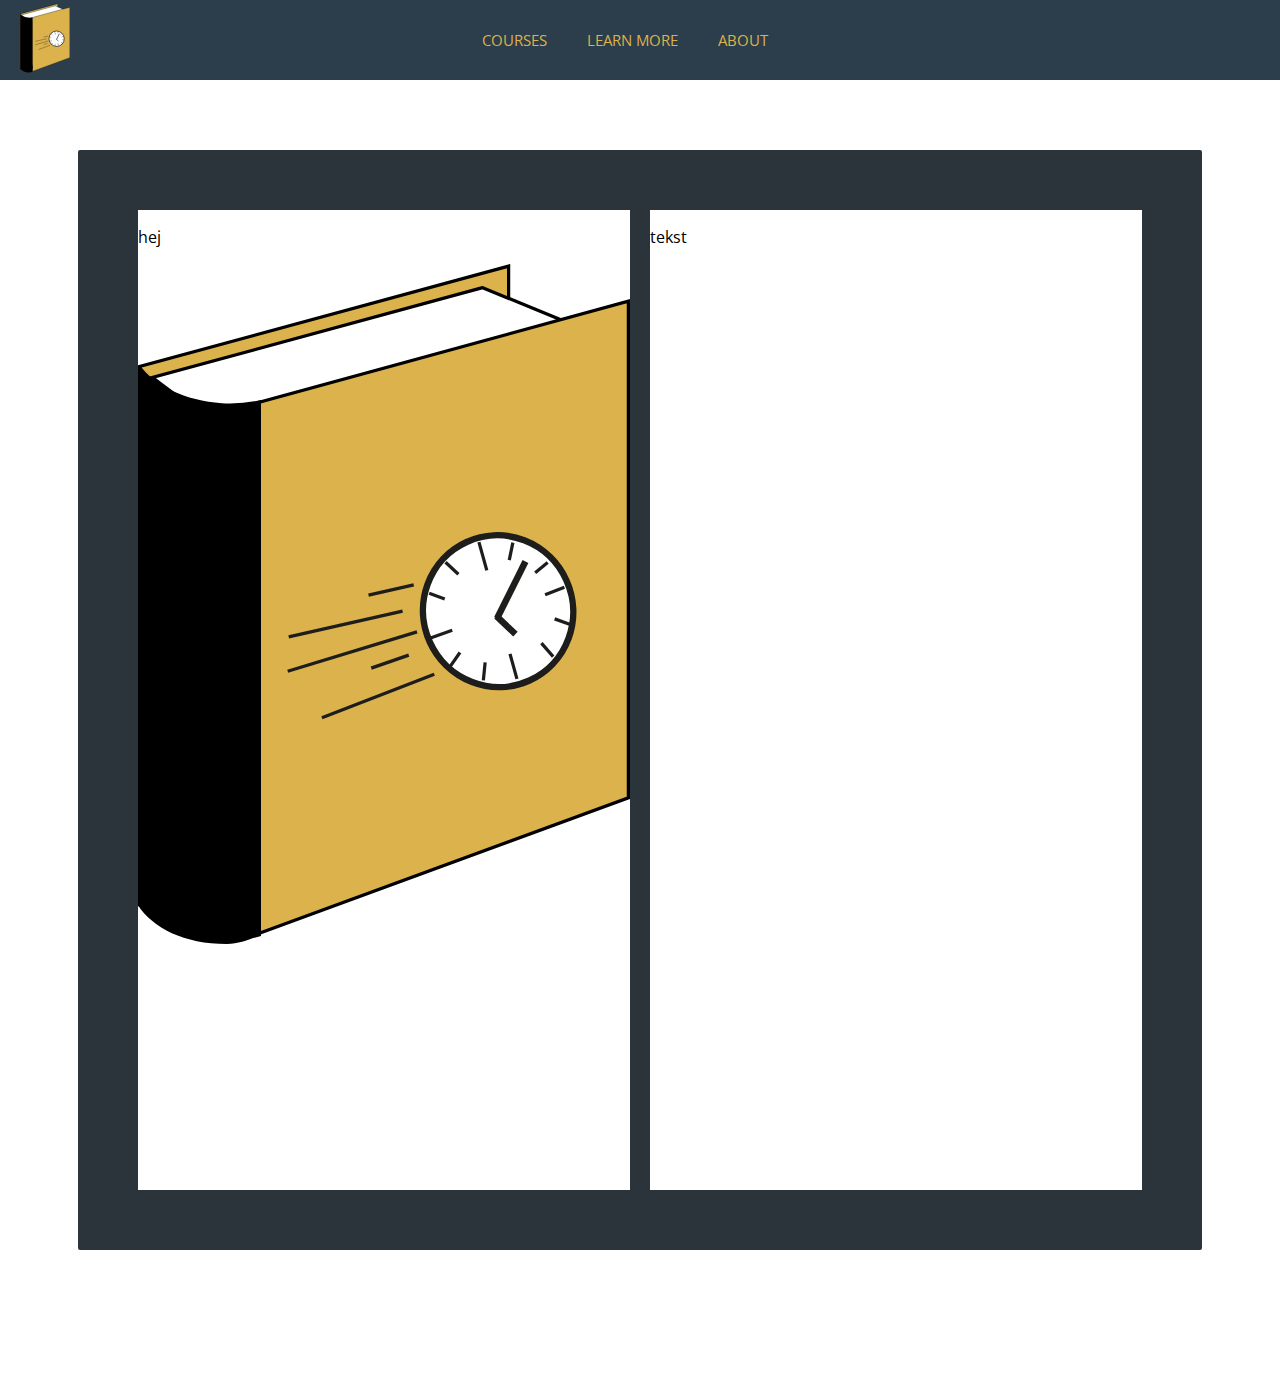
==== about.html @ beaafac2 "Oprettelse af about" ====
<!DOCTYPE html>
<html lang="en">
  <head>
    <meta charset="UTF-8" />
    <meta name="viewport" content="width=device-width, initial-scale=1.0" />
    <meta http-equiv="X-UA-Compatible" content="ie=edge" />
    <title>History Made Simple</title>
    <link rel="stylesheet" href="css/style.css" />
    <link rel="stylesheet" href="css/about.css" />
    <!--font awesome link ref: <link href="https://stackpath.bootstrapcdn.com/font-awesome/4.7.0/css/font-awesome.min.css" rel="stylesheet"
        integrity="sha384-wvfXpqpZZVQGK6TAh5PVlGOfQNHSoD2xbE+QkPxCAFlNEevoEH3Sl0sibVcOQVnN" crossorigin="anonymous">-->
    <!--fav icon link-->
    <link rel="shortcut icon" href="img/iconname.ico" />
  </head>
  <body>
    <header id="navbar">
      <div class="nav-left">
        <a href="index.html">
          <img src="img/LOGO.svg" />
        </a>
      </div>

      <div class="nav-center">
        <ul>
          <li><a href="nature.html">Courses</a></li>
          <li><a href="wildlife.html">Learn More</a></li>
          <li><a href="about.html">About</a></li>
        </ul>
      </div>

      <div class="nav-right"></div>
    </header>

    <main>
        <div id="logoimg">
            <p>hej</p>
            <img src="img/LOGO.svg" />
        </div>

        <div id="text">
            <p>tekst</p>
        </div>

    </main>
  </body>
</html>
---- css/style.css ----
@import url("https://fonts.googleapis.com/css?family=Open+Sans&display=swap");
body {
  margin: 0;
  background-color: white;
}

a {
  text-decoration: none;
  color: #dbb24b;
  font-family: 'Open Sans', sans-serif;
}

header {
  background-color: #2c3d4baa;
  height: 80px;
  width: 100%;
  display: -webkit-box;
  display: -ms-flexbox;
  display: flex;
  position: fixed;
  top: 0;
  -webkit-box-pack: justify;
      -ms-flex-pack: justify;
          justify-content: space-between;
  -webkit-box-align: center;
      -ms-flex-align: center;
          align-items: center;
  z-index: 2;
  -webkit-transition-duration: 0.2s;
          transition-duration: 0.2s;
}

header a:hover {
  color: #ebc76c;
  -webkit-transition-duration: 0.1s;
          transition-duration: 0.1s;
}

header:hover {
  background-color: #2c3d4b;
  -webkit-transition-duration: 0.2s;
          transition-duration: 0.2s;
}

.nav-left {
  margin-left: 20px;
  width: 20%;
}

.nav-left img {
  height: 80px;
  width: 50px;
}

.nav-center {
  display: -webkit-box;
  display: -ms-flexbox;
  display: flex;
  -webkit-box-pack: center;
      -ms-flex-pack: center;
          justify-content: center;
  width: 60%;
}

.nav-center ul {
  display: -webkit-box;
  display: -ms-flexbox;
  display: flex;
  list-style: none;
  padding: 0;
  margin: 0px 50px 0px 0px;
  text-transform: uppercase;
}

.nav-center a {
  padding: 0 20px;
  font-size: 15px;
  white-space: nowrap;
}

.nav-right {
  width: 20%;
}

@media (max-width: 850px) {
  header {
    background-color: #2c3d4b;
    position: fixed;
  }
}

@media (max-width: 651px) {
  .nav-center a {
    padding: 0 15px;
    font-size: 15px;
  }
}

@media (max-width: 602px) {
  .nav-center {
    width: 100%;
  }
  .nav-center a {
    padding: 0 9px;
    font-size: 15px;
  }
  .nav-right {
    width: 0;
  }
}
/*# sourceMappingURL=style.css.map */
---- css/about.css ----
body {
  margin: 0;
  background-color: white;
  height: 100%;
  font-family: 'Open Sans', sans-serif;
  -webkit-box-sizing: border-box;
          box-sizing: border-box;
}

main {
  width: 80%;
  max-width: 1080px;
  height: 1000px;
  margin: 150px auto;
  padding: 50px;
  background: #2b343a;
  border-radius: 2px;
  display: -webkit-box;
  display: -ms-flexbox;
  display: flex;
  -webkit-box-orient: horizontal;
  -webkit-box-direction: normal;
      -ms-flex-direction: row;
          flex-direction: row;
}

#logoimg {
  width: 50%;
  background: white;
  margin: 10px;
}

#text {
  width: 50%;
  background: white;
  margin: 10px;
}
/*# sourceMappingURL=about.css.map */
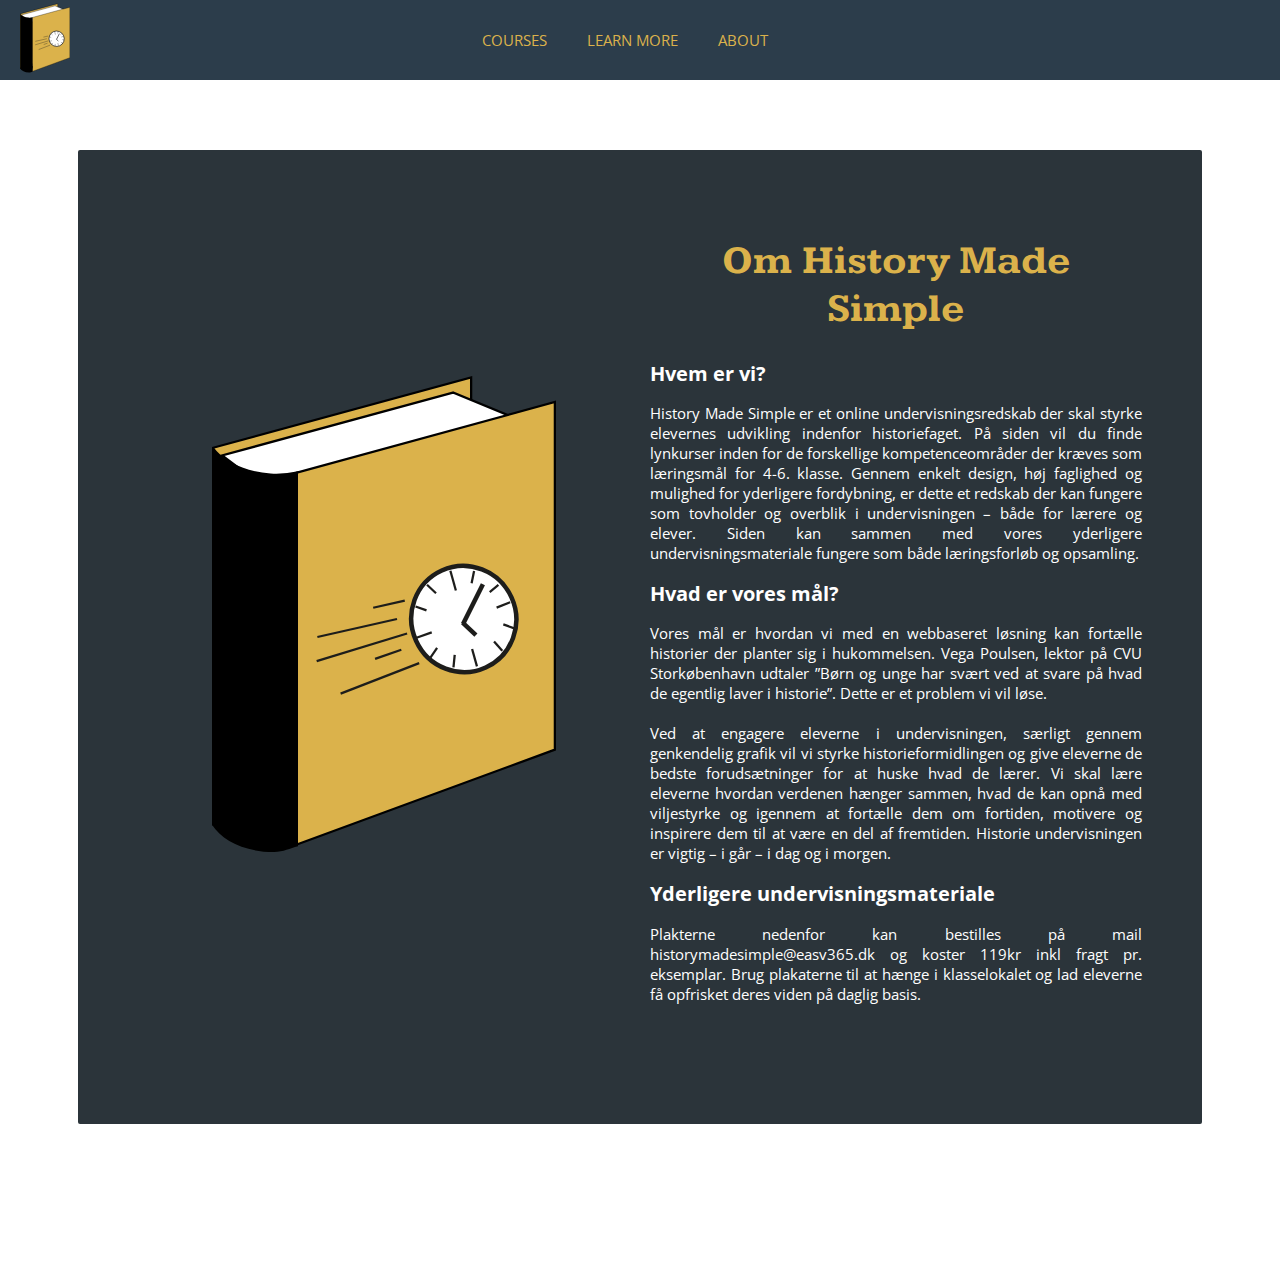
==== commit 01c41ec1: "yes" ====
--- a/about.html
+++ b/about.html
@@ -7,9 +7,12 @@
     <title>History Made Simple</title>
     <link rel="stylesheet" href="css/style.css" />
     <link rel="stylesheet" href="css/about.css" />
-    <!--font awesome link ref: <link href="https://stackpath.bootstrapcdn.com/font-awesome/4.7.0/css/font-awesome.min.css" rel="stylesheet"
-        integrity="sha384-wvfXpqpZZVQGK6TAh5PVlGOfQNHSoD2xbE+QkPxCAFlNEevoEH3Sl0sibVcOQVnN" crossorigin="anonymous">-->
     <!--fav icon link-->
+    <link rel="shortcut icon" href="img/favicon.ico" />
+    <link
+      href="https://fonts.googleapis.com/css?family=Kameron&display=swap"
+      rel="stylesheet"
+    />
     <link rel="shortcut icon" href="img/iconname.ico" />
   </head>
   <body>
@@ -22,8 +25,8 @@
 
       <div class="nav-center">
         <ul>
-          <li><a href="nature.html">Courses</a></li>
-          <li><a href="wildlife.html">Learn More</a></li>
+          <li><a href="index.html">Courses</a></li>
+          <li><a href="learnmore.html">Learn More</a></li>
           <li><a href="about.html">About</a></li>
         </ul>
       </div>
@@ -32,15 +35,56 @@
     </header>
 
     <main>
+      <div id="top">
         <div id="logoimg">
-            <p>hej</p>
-            <img src="img/LOGO.svg" />
+          <img src="img/LOGO.svg" />
         </div>
 
         <div id="text">
-            <p>tekst</p>
+          <h1>Om History Made Simple</h1>
+          <h2>Hvem er vi?</h2>
+          <p>
+            History Made Simple er et online undervisningsredskab der skal
+            styrke elevernes udvikling indenfor historiefaget. På siden vil du
+            finde lynkurser inden for de forskellige kompetenceområder der
+            kræves som læringsmål for 4-6. klasse. Gennem enkelt design, høj
+            faglighed og mulighed for yderligere fordybning, er dette et redskab
+            der kan fungere som tovholder og overblik i undervisningen – både
+            for lærere og elever. Siden kan sammen med vores yderligere
+            undervisningsmateriale fungere som både læringsforløb og opsamling.
+          </p>
+          <h2>Hvad er vores mål?</h2>
+          <p>
+            Vores mål er hvordan vi med en webbaseret løsning kan fortælle
+            historier der planter sig i hukommelsen. Vega Poulsen, lektor på CVU
+            Storkøbenhavn udtaler ”Børn og unge har svært ved at svare på hvad
+            de egentlig laver i historie”. Dette er et problem vi vil løse.
+            <br />
+            <br />
+            Ved at engagere eleverne i undervisningen, særligt gennem
+            genkendelig grafik vil vi styrke historieformidlingen og give
+            eleverne de bedste forudsætninger for at huske hvad de lærer. Vi
+            skal lære eleverne hvordan verdenen hænger sammen, hvad de kan opnå
+            med viljestyrke og igennem at fortælle dem om fortiden, motivere og
+            inspirere dem til at være en del af fremtiden. Historie
+            undervisningen er vigtig – i går – i dag og i morgen.
+          </p>
+          <h2>Yderligere undervisningsmateriale</h2>
+          <p>
+            Plakterne nedenfor kan bestilles på mail
+            historymadesimple@easv365.dk og koster 119kr inkl fragt pr.
+            eksemplar. Brug plakaterne til at hænge i klasselokalet og lad
+            eleverne få opfrisket deres viden på daglig basis.
+          </p>
         </div>
+      </div>
 
+      <div id="bottom">
+        <img src="https://via.placeholder.com/200x250" alt="" />
+        <img src="https://via.placeholder.com/200x250" alt="" />
+        <img src="https://via.placeholder.com/200x250" alt="" />
+        <img src="https://via.placeholder.com/200x250" alt="" />
+      </div>
     </main>
   </body>
 </html>
--- a/css/about.css
+++ b/css/about.css
@@ -1,3 +1,25 @@
+h1 {
+  font-family: 'Kameron', serif;
+  font-weight: bold;
+  font-size: 40px;
+  text-align: center;
+  color: #dbb24b;
+}
+
+h2 {
+  font-family: 'Open sans', sans-serif;
+  font-weight: bold;
+  font-size: 20px;
+  color: white;
+}
+
+p {
+  font-family: 'Open sans', sans-serif;
+  font-size: 15px;
+  text-align: justify;
+  color: white;
+}
+
 body {
   margin: 0;
   background-color: white;
@@ -10,11 +32,22 @@
 main {
   width: 80%;
   max-width: 1080px;
-  height: 1000px;
+  height: -webkit-fit-content;
+  height: -moz-fit-content;
+  height: fit-content;
   margin: 150px auto;
   padding: 50px;
   background: #2b343a;
   border-radius: 2px;
+  display: -webkit-box;
+  display: -ms-flexbox;
+  display: flex;
+  -ms-flex-wrap: wrap;
+      flex-wrap: wrap;
+}
+
+#top {
+  width: 100%;
   display: -webkit-box;
   display: -ms-flexbox;
   display: flex;
@@ -26,13 +59,39 @@
 
 #logoimg {
   width: 50%;
-  background: white;
+  background: rgba(255, 255, 255, 0);
   margin: 10px;
+  text-align: center;
+  display: -webkit-box;
+  display: -ms-flexbox;
+  display: flex;
+  -webkit-box-orient: vertical;
+  -webkit-box-direction: normal;
+      -ms-flex-direction: column;
+          flex-direction: column;
+  -webkit-box-pack: center;
+      -ms-flex-pack: center;
+          justify-content: center;
+}
+
+#logoimg img {
+  width: 70%;
+  margin: 0 auto;
 }
 
 #text {
   width: 50%;
-  background: white;
   margin: 10px;
 }
+
+#bottom {
+  width: 100%;
+  display: -webkit-box;
+  display: -ms-flexbox;
+  display: flex;
+  -webkit-box-pack: space-evenly;
+      -ms-flex-pack: space-evenly;
+          justify-content: space-evenly;
+  margin: 40px 0 5px 0;
+}
 /*# sourceMappingURL=about.css.map */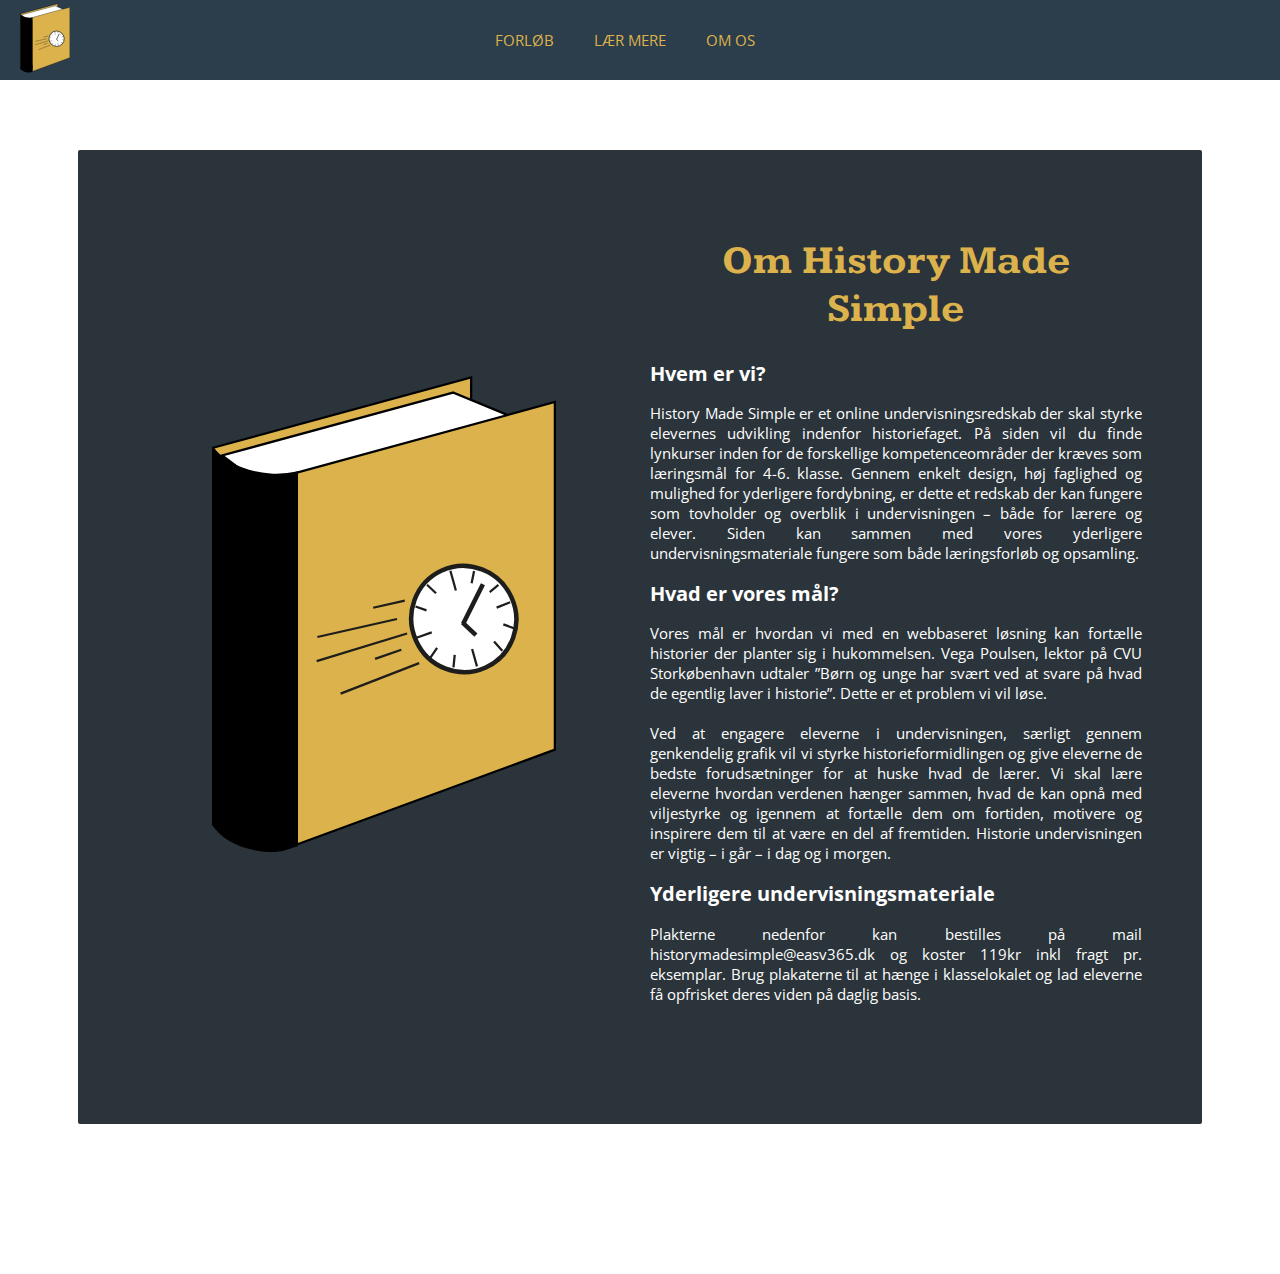
==== commit 4ffa0efd: "courses side mm" ====
--- a/about.html
+++ b/about.html
@@ -13,7 +13,7 @@
       href="https://fonts.googleapis.com/css?family=Kameron&display=swap"
       rel="stylesheet"
     />
-    <link rel="shortcut icon" href="img/iconname.ico" />
+    <script src="js/app.js"></script>
   </head>
   <body>
     <header id="navbar">
@@ -25,9 +25,9 @@
 
       <div class="nav-center">
         <ul>
-          <li><a href="index.html">Courses</a></li>
-          <li><a href="learnmore.html">Learn More</a></li>
-          <li><a href="about.html">About</a></li>
+          <li><a href="courses.html">Forløb</a></li>
+          <li><a href="learnmore.html">Lær Mere</a></li>
+          <li><a href="#">Om Os</a></li>
         </ul>
       </div>
 
--- a/css/style.css
+++ b/css/style.css
@@ -1,4 +1,8 @@
 @import url("https://fonts.googleapis.com/css?family=Open+Sans&display=swap");
+html {
+  scroll-behavior: smooth;
+}
+
 body {
   margin: 0;
   background-color: white;
@@ -25,7 +29,7 @@
   -webkit-box-align: center;
       -ms-flex-align: center;
           align-items: center;
-  z-index: 2;
+  z-index: 5;
   -webkit-transition-duration: 0.2s;
           transition-duration: 0.2s;
 }
--- a/css/about.css
+++ b/css/about.css
@@ -21,8 +21,6 @@
 }
 
 body {
-  margin: 0;
-  background-color: white;
   height: 100%;
   font-family: 'Open Sans', sans-serif;
   -webkit-box-sizing: border-box;
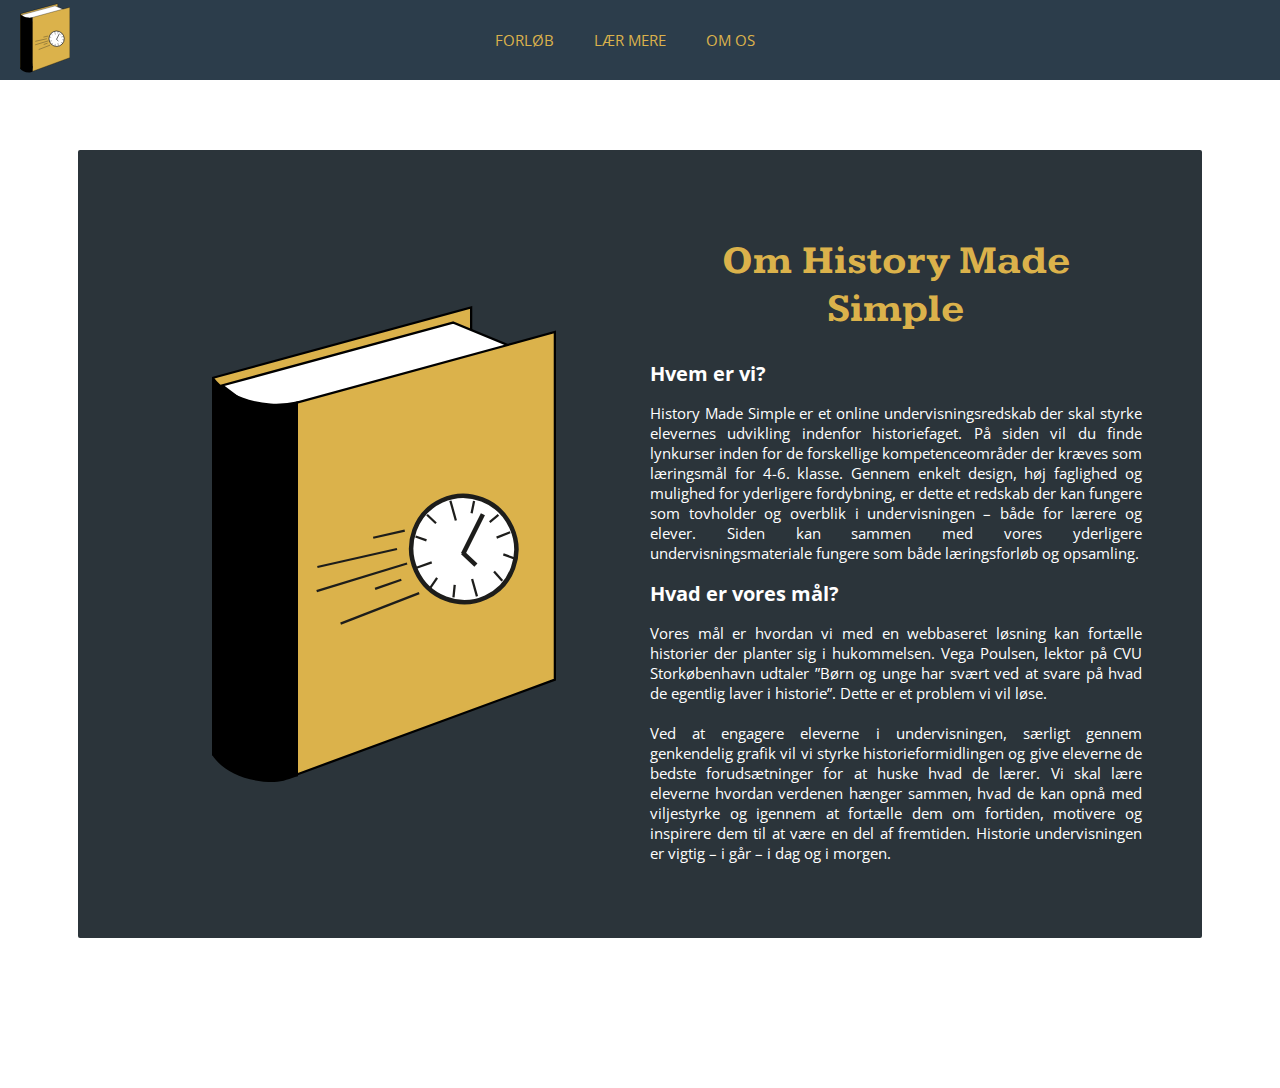
==== commit cf8cc077: "done?" ====
--- a/about.html
+++ b/about.html
@@ -69,22 +69,6 @@
             inspirere dem til at være en del af fremtiden. Historie
             undervisningen er vigtig – i går – i dag og i morgen.
           </p>
-          <h2>Yderligere undervisningsmateriale</h2>
-          <p>
-            Plakterne nedenfor kan bestilles på mail
-            historymadesimple@easv365.dk og koster 119kr inkl fragt pr.
-            eksemplar. Brug plakaterne til at hænge i klasselokalet og lad
-            eleverne få opfrisket deres viden på daglig basis.
-          </p>
-        </div>
-      </div>
-
-      <div id="bottom">
-        <img src="https://via.placeholder.com/200x250" alt="" />
-        <img src="https://via.placeholder.com/200x250" alt="" />
-        <img src="https://via.placeholder.com/200x250" alt="" />
-        <img src="https://via.placeholder.com/200x250" alt="" />
-      </div>
     </main>
   </body>
 </html>
--- a/css/about.css
+++ b/css/about.css
@@ -81,15 +81,4 @@
   width: 50%;
   margin: 10px;
 }
-
-#bottom {
-  width: 100%;
-  display: -webkit-box;
-  display: -ms-flexbox;
-  display: flex;
-  -webkit-box-pack: space-evenly;
-      -ms-flex-pack: space-evenly;
-          justify-content: space-evenly;
-  margin: 40px 0 5px 0;
-}
 /*# sourceMappingURL=about.css.map */